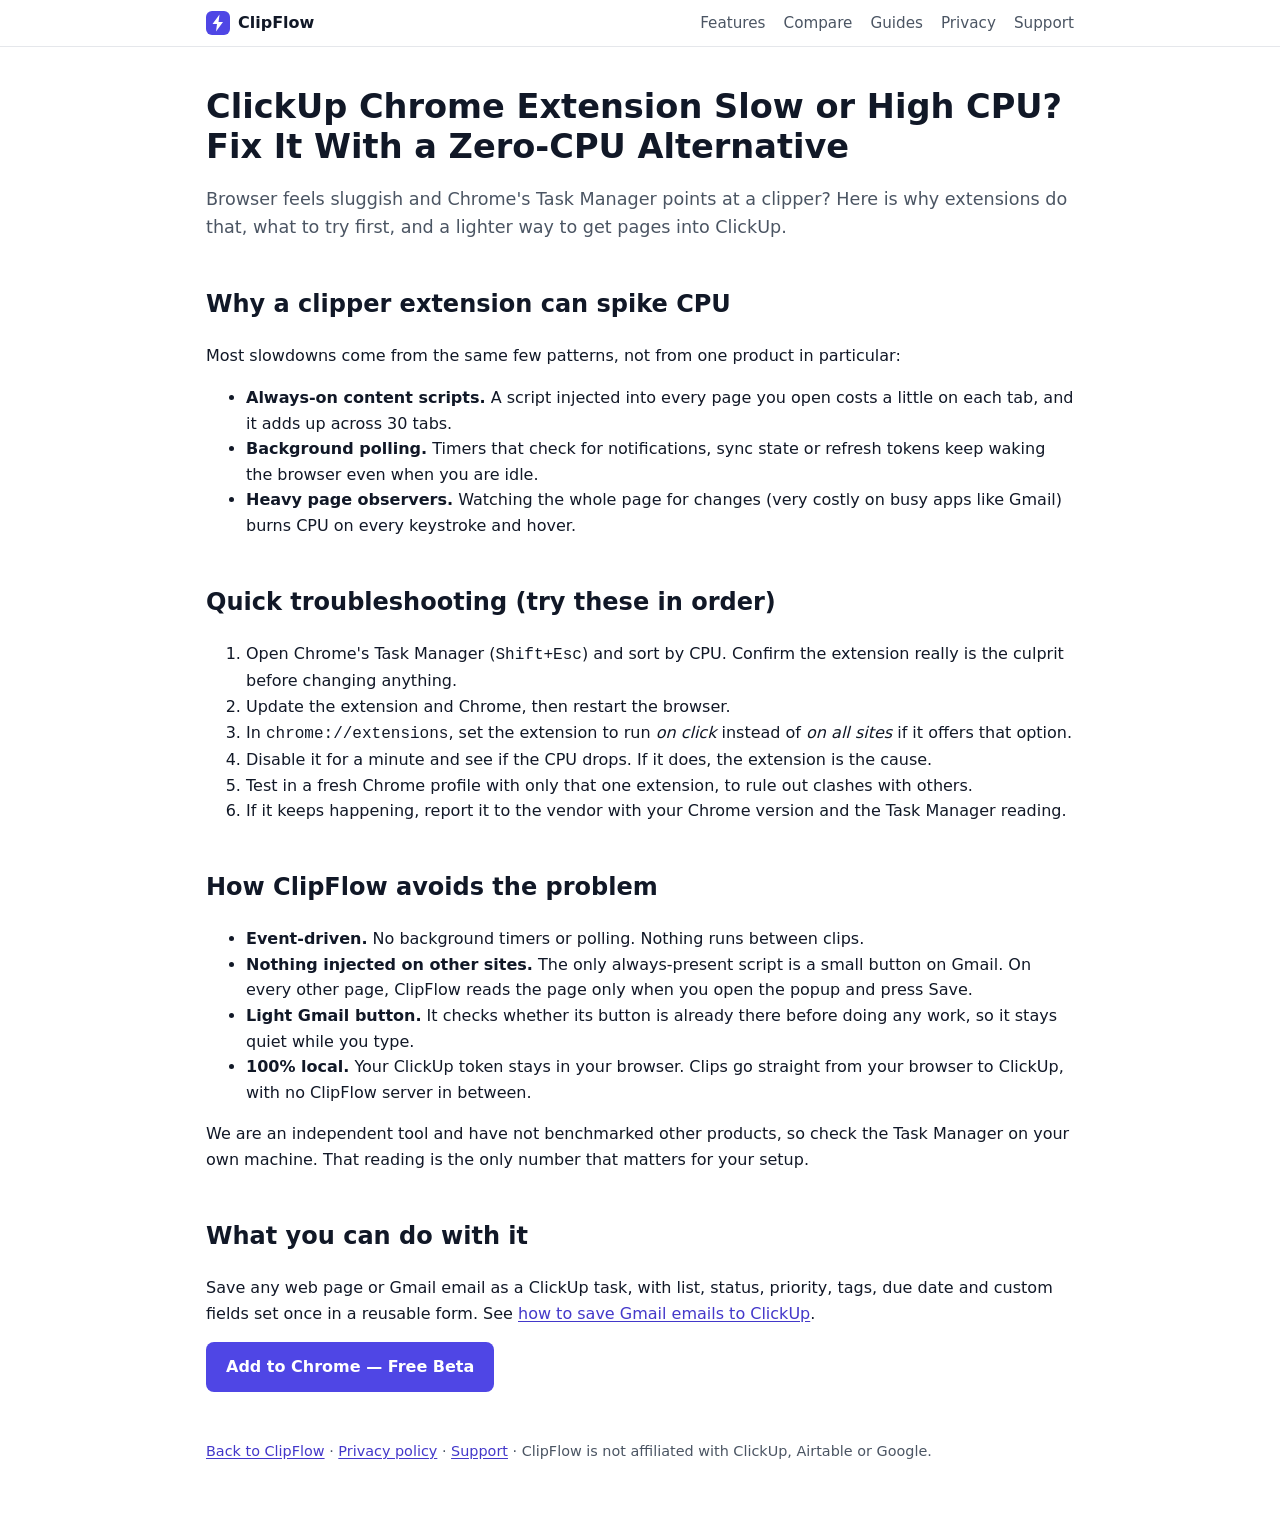
==== clickup-chrome-extension-slow.html @ c5b19346 "seo: add 3 ClipFlow guide pages, sitemap.xml, robots.txt" ====
<!doctype html>
<html lang="en"><head><meta charset="utf-8"><meta name="viewport" content="width=device-width,initial-scale=1">
<title>ClickUp Chrome Extension Slow or High CPU? Fix It With a Zero-CPU Alternative | ClipFlow</title>
<meta name="description" content="ClickUp Chrome extension slow or using high CPU? Quick fixes to try, why it happens, and a lightweight event-driven alternative for saving pages and Gmail to ClickUp.">
<link rel="canonical" href="https://broompositive.github.io/clipflow-site/clickup-chrome-extension-slow.html">
<link rel="icon" href="data:image/svg+xml,%3Csvg xmlns='http://www.w3.org/2000/svg' viewBox='0 0 24 24'%3E%3Crect width='24' height='24' rx='6' fill='%234f46e5'/%3E%3Cpath d='M13.5 3.5 6.5 13h4.5l-1 7.5 7-9.5H12.5z' fill='%23fff'/%3E%3C/svg%3E">
<link rel="stylesheet" href="style.css"></head>
<body>
<header class="top"><div class="wrap"><a class="brand" href="index.html"><svg width="24" height="24" viewBox="0 0 24 24" aria-hidden="true"><rect width="24" height="24" rx="6" fill="#4f46e5"/><path d="M13.5 3.5 6.5 13h4.5l-1 7.5 7-9.5H12.5z" fill="#fff"/></svg><span>ClipFlow</span></a>
<nav aria-label="Main"><a href="index.html#features">Features</a><a href="index.html#compare">Compare</a><a href="index.html#guides">Guides</a><a href="privacy.html">Privacy</a><a href="support.html">Support</a></nav></div></header>
<main>
<h1>ClickUp Chrome Extension Slow or High CPU? Fix It With a Zero-CPU Alternative</h1>
<p class="sub">Browser feels sluggish and Chrome's Task Manager points at a clipper? Here is why extensions do that, what to try first, and a lighter way to get pages into ClickUp.</p>

<h2>Why a clipper extension can spike CPU</h2>
<p>Most slowdowns come from the same few patterns, not from one product in particular:</p>
<ul>
<li><b>Always-on content scripts.</b> A script injected into every page you open costs a little on each tab, and it adds up across 30 tabs.</li>
<li><b>Background polling.</b> Timers that check for notifications, sync state or refresh tokens keep waking the browser even when you are idle.</li>
<li><b>Heavy page observers.</b> Watching the whole page for changes (very costly on busy apps like Gmail) burns CPU on every keystroke and hover.</li>
</ul>

<h2>Quick troubleshooting (try these in order)</h2>
<ol>
<li>Open Chrome's Task Manager (<code>Shift+Esc</code>) and sort by CPU. Confirm the extension really is the culprit before changing anything.</li>
<li>Update the extension and Chrome, then restart the browser.</li>
<li>In <code>chrome://extensions</code>, set the extension to run <i>on click</i> instead of <i>on all sites</i> if it offers that option.</li>
<li>Disable it for a minute and see if the CPU drops. If it does, the extension is the cause.</li>
<li>Test in a fresh Chrome profile with only that one extension, to rule out clashes with others.</li>
<li>If it keeps happening, report it to the vendor with your Chrome version and the Task Manager reading.</li>
</ol>

<h2>How ClipFlow avoids the problem</h2>
<ul>
<li><b>Event-driven.</b> No background timers or polling. Nothing runs between clips.</li>
<li><b>Nothing injected on other sites.</b> The only always-present script is a small button on Gmail. On every other page, ClipFlow reads the page only when you open the popup and press Save.</li>
<li><b>Light Gmail button.</b> It checks whether its button is already there before doing any work, so it stays quiet while you type.</li>
<li><b>100% local.</b> Your ClickUp token stays in your browser. Clips go straight from your browser to ClickUp, with no ClipFlow server in between.</li>
</ul>
<p>We are an independent tool and have not benchmarked other products, so check the Task Manager on your own machine. That reading is the only number that matters for your setup.</p>

<h2>What you can do with it</h2>
<p>Save any web page or Gmail email as a ClickUp task, with list, status, priority, tags, due date and custom fields set once in a reusable form. See <a href="gmail-to-clickup.html">how to save Gmail emails to ClickUp</a>.</p>
<p><a class="btn" href="https://chromewebstore.google.com/detail/clipflow/djokbldinhahcmceginmgedppkpegnlk" target="_blank" rel="noreferrer">Add to Chrome — Free Beta</a></p>
<footer><a href="index.html">Back to ClipFlow</a> &middot; <a href="privacy.html">Privacy policy</a> &middot; <a href="mailto:clipflow.support@gmail.com">Support</a> &middot; ClipFlow is not affiliated with ClickUp, Airtable or Google.</footer>
</main></body></html>
---- style.css ----
:root{--ink:#111827;--mut:#4b5563;--brand:#4f46e5;--link:#4338ca;--bg:#fff;--card:#f5f5ff;--line:#e5e7eb}
@media(prefers-color-scheme:dark){:root{--ink:#f3f4f6;--mut:#9ca3af;--link:#a5b4fc;--bg:#0d0f18;--card:#171a2e;--line:#2a2e48}}
*{box-sizing:border-box}body{margin:0;font:16px/1.6 system-ui,-apple-system,"Segoe UI",sans-serif;color:var(--ink);background:var(--bg)}
main{max-width:900px;margin:0 auto;padding:0 16px 64px}
h1{font-size:2.1rem;line-height:1.2;margin:40px 0 8px}h2{margin-top:44px}
.sub{color:var(--mut);font-size:1.1rem}
.top{border-bottom:1px solid var(--line);background:var(--bg);position:sticky;top:0;z-index:5}
.wrap{max-width:900px;margin:0 auto;padding:10px 16px;display:flex;align-items:center;justify-content:space-between;gap:12px;flex-wrap:wrap}
.brand{display:flex;align-items:center;gap:8px;font-weight:700;color:var(--ink);text-decoration:none}
.top nav{display:flex;gap:18px}.top nav a{color:var(--mut);text-decoration:none;font-size:.95rem}.top nav a:hover{color:var(--ink);text-decoration:underline}
.btn{display:inline-block;background:var(--brand);color:#fff;padding:12px 20px;border-radius:8px;text-decoration:none;font-weight:600}
.btn[aria-disabled=true]{opacity:.6}
.grid{display:grid;gap:12px;grid-template-columns:repeat(auto-fit,minmax(220px,1fr))}
.card{background:var(--card);border:1px solid var(--line);border-radius:10px;padding:14px 16px}
table{width:100%;border-collapse:collapse}th,td{text-align:left;padding:8px;border-bottom:1px solid var(--line)}
a{color:var(--link);text-decoration:underline;text-underline-offset:2px}a:hover{filter:brightness(1.2);text-decoration-thickness:2px}
a:focus-visible{outline:2px solid var(--link);outline-offset:3px;border-radius:3px}
.btn,.btn:hover{color:#fff;text-decoration:none}
footer{margin-top:48px;color:var(--mut);font-size:.9rem}
.hero{display:grid;gap:32px;grid-template-columns:1.1fr 380px;align-items:center}
@media(max-width:820px){.hero{grid-template-columns:1fr}}
.mock{width:100%;max-width:380px;background:#fff;color:#111827;border:1px solid var(--line);border-radius:12px;box-shadow:0 20px 50px #4f46e533;overflow:hidden;font-size:13px;line-height:1.4;justify-self:center}
.mock-head{display:flex;align-items:center;gap:8px;padding:8px 12px;background:linear-gradient(90deg,#eef2ff,#f5f3ff);border-bottom:1px solid #e5e7eb}
.mock-head i{font-style:normal;font-size:10px;font-weight:700;text-transform:uppercase;background:#e0e7ff;color:#4338ca;border-radius:99px;padding:1px 6px}
.mock-tabs{display:flex;gap:4px;margin:10px 12px 0;padding:4px;background:#f3f4f6;border-radius:8px}
.mock-tabs span{flex:1;text-align:center;padding:5px 0;font-size:12px;font-weight:600;color:#6b7280;border-radius:6px}
.mock-tabs .on{background:#fff;color:#4338ca;box-shadow:0 1px 2px #0001}
.mock-body{padding:12px}.mock-body em{font-style:normal;font-size:10px;font-weight:600;background:#f3f4f6;color:#4b5563;border-radius:99px;padding:2px 8px}
.mock-body small{display:block;margin:8px 0 3px;font-size:12px;font-weight:600;color:#4b5563}
.f{border:1px solid #d1d5db;border-radius:6px;padding:6px 8px;background:#fff}.f.tall{min-height:56px}
.go{margin-top:12px;background:#4f46e5;color:#fff;text-align:center;border-radius:6px;padding:8px;font-weight:600}
.ok{margin-top:8px;background:#f0fdf4;color:#166534;border-radius:6px;padding:7px 8px;font-size:12px}
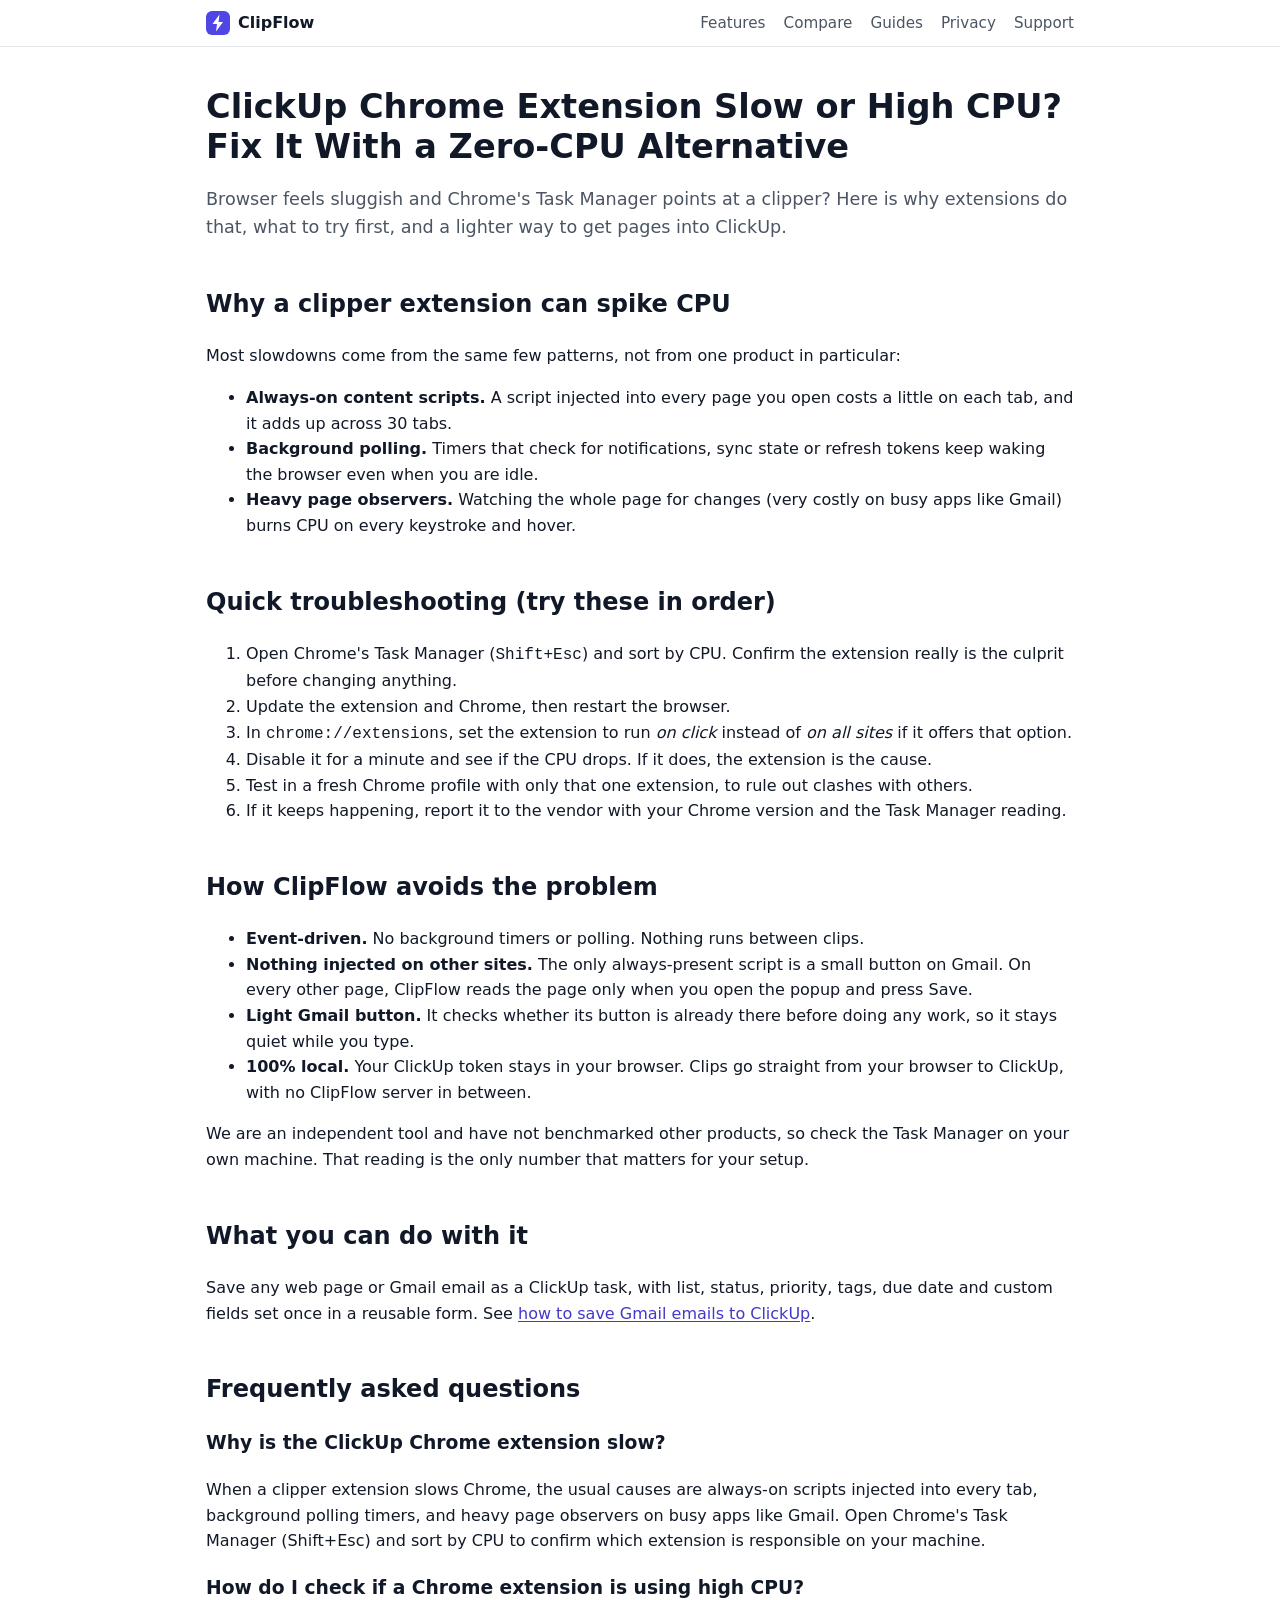
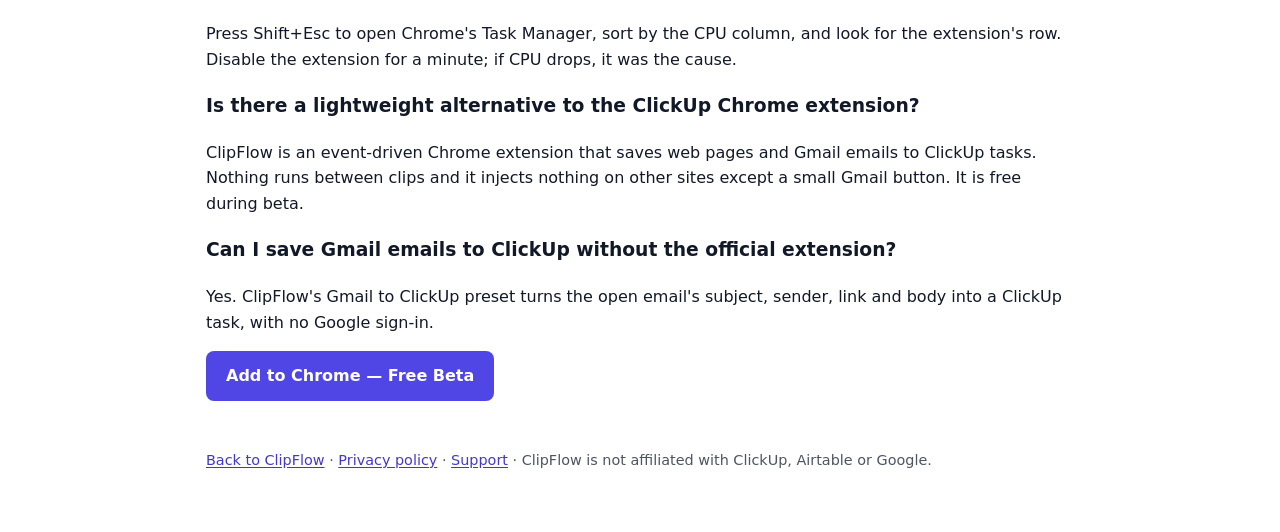
==== commit 1981aae6: "seo/aeo: canonical + OG/Twitter meta, SoftwareApplication/HowTo/FAQPage JSON-LD, visible FAQs, llms." ====
--- a/clickup-chrome-extension-slow.html
+++ b/clickup-chrome-extension-slow.html
@@ -4,7 +4,24 @@
 <meta name="description" content="ClickUp Chrome extension slow or using high CPU? Quick fixes to try, why it happens, and a lightweight event-driven alternative for saving pages and Gmail to ClickUp.">
 <link rel="canonical" href="https://broompositive.github.io/clipflow-site/clickup-chrome-extension-slow.html">
 <link rel="icon" href="data:image/svg+xml,%3Csvg xmlns='http://www.w3.org/2000/svg' viewBox='0 0 24 24'%3E%3Crect width='24' height='24' rx='6' fill='%234f46e5'/%3E%3Cpath d='M13.5 3.5 6.5 13h4.5l-1 7.5 7-9.5H12.5z' fill='%23fff'/%3E%3C/svg%3E">
-<link rel="stylesheet" href="style.css"></head>
+<link rel="stylesheet" href="style.css">
+
+
+<!-- seo:start -->
+<meta property="og:type" content="website">
+<meta property="og:site_name" content="ClipFlow">
+<meta property="og:title" content="ClickUp Chrome Extension Slow or High CPU? Fix It With a Zero-CPU Alternative | ClipFlow">
+<meta property="og:description" content="ClickUp Chrome extension slow or using high CPU? Quick fixes to try, why it happens, and a lightweight event-driven alternative for saving pages and Gmail to ClickUp.">
+<meta property="og:url" content="https://broompositive.github.io/clipflow-site/clickup-chrome-extension-slow.html">
+<meta property="og:image" content="https://broompositive.github.io/clipflow-site/og.png">
+<meta name="twitter:card" content="summary_large_image">
+<meta name="twitter:title" content="ClickUp Chrome Extension Slow or High CPU? Fix It With a Zero-CPU Alternative | ClipFlow">
+<meta name="twitter:description" content="ClickUp Chrome extension slow or using high CPU? Quick fixes to try, why it happens, and a lightweight event-driven alternative for saving pages and Gmail to ClickUp.">
+<meta name="twitter:image" content="https://broompositive.github.io/clipflow-site/og.png">
+<script type="application/ld+json">{"@context": "https://schema.org", "@type": "HowTo", "name": "How to troubleshoot a slow or high-CPU ClickUp Chrome extension", "description": "ClickUp Chrome extension slow or using high CPU? Quick fixes to try, why it happens, and a lightweight event-driven alternative for saving pages and Gmail to ClickUp.", "url": "https://broompositive.github.io/clipflow-site/clickup-chrome-extension-slow.html", "tool": [{"@type": "HowToTool", "name": "ClipFlow Chrome extension"}], "step": [{"@type": "HowToStep", "position": 1, "text": "Open Chrome's Task Manager (Shift+Esc) and sort by CPU. Confirm the extension really is the culprit before changing anything."}, {"@type": "HowToStep", "position": 2, "text": "Update the extension and Chrome, then restart the browser."}, {"@type": "HowToStep", "position": 3, "text": "In chrome://extensions, set the extension to run on click instead of on all sites if it offers that option."}, {"@type": "HowToStep", "position": 4, "text": "Disable it for a minute and see if the CPU drops. If it does, the extension is the cause."}, {"@type": "HowToStep", "position": 5, "text": "Test in a fresh Chrome profile with only that one extension, to rule out clashes with others."}, {"@type": "HowToStep", "position": 6, "text": "If it keeps happening, report it to the vendor with your Chrome version and the Task Manager reading."}]}</script>
+<script type="application/ld+json">{"@context": "https://schema.org", "@type": "FAQPage", "mainEntity": [{"@type": "Question", "name": "Why is the ClickUp Chrome extension slow?", "acceptedAnswer": {"@type": "Answer", "text": "When a clipper extension slows Chrome, the usual causes are always-on scripts injected into every tab, background polling timers, and heavy page observers on busy apps like Gmail. Open Chrome's Task Manager (Shift+Esc) and sort by CPU to confirm which extension is responsible on your machine."}}, {"@type": "Question", "name": "How do I check if a Chrome extension is using high CPU?", "acceptedAnswer": {"@type": "Answer", "text": "Press Shift+Esc to open Chrome's Task Manager, sort by the CPU column, and look for the extension's row. Disable the extension for a minute; if CPU drops, it was the cause."}}, {"@type": "Question", "name": "Is there a lightweight alternative to the ClickUp Chrome extension?", "acceptedAnswer": {"@type": "Answer", "text": "ClipFlow is an event-driven Chrome extension that saves web pages and Gmail emails to ClickUp tasks. Nothing runs between clips and it injects nothing on other sites except a small Gmail button. It is free during beta."}}, {"@type": "Question", "name": "Can I save Gmail emails to ClickUp without the official extension?", "acceptedAnswer": {"@type": "Answer", "text": "Yes. ClipFlow's Gmail to ClickUp preset turns the open email's subject, sender, link and body into a ClickUp task, with no Google sign-in."}}]}</script>
+<!-- seo:end -->
+</head>
 <body>
 <header class="top"><div class="wrap"><a class="brand" href="index.html"><svg width="24" height="24" viewBox="0 0 24 24" aria-hidden="true"><rect width="24" height="24" rx="6" fill="#4f46e5"/><path d="M13.5 3.5 6.5 13h4.5l-1 7.5 7-9.5H12.5z" fill="#fff"/></svg><span>ClipFlow</span></a>
 <nav aria-label="Main"><a href="index.html#features">Features</a><a href="index.html#compare">Compare</a><a href="index.html#guides">Guides</a><a href="privacy.html">Privacy</a><a href="support.html">Support</a></nav></div></header>
@@ -41,6 +58,18 @@
 
 <h2>What you can do with it</h2>
 <p>Save any web page or Gmail email as a ClickUp task, with list, status, priority, tags, due date and custom fields set once in a reusable form. See <a href="gmail-to-clickup.html">how to save Gmail emails to ClickUp</a>.</p>
+<!-- faq:start -->
+<section id="faq"><h2>Frequently asked questions</h2>
+<h3>Why is the ClickUp Chrome extension slow?</h3>
+<p>When a clipper extension slows Chrome, the usual causes are always-on scripts injected into every tab, background polling timers, and heavy page observers on busy apps like Gmail. Open Chrome's Task Manager (Shift+Esc) and sort by CPU to confirm which extension is responsible on your machine.</p>
+<h3>How do I check if a Chrome extension is using high CPU?</h3>
+<p>Press Shift+Esc to open Chrome's Task Manager, sort by the CPU column, and look for the extension's row. Disable the extension for a minute; if CPU drops, it was the cause.</p>
+<h3>Is there a lightweight alternative to the ClickUp Chrome extension?</h3>
+<p>ClipFlow is an event-driven Chrome extension that saves web pages and Gmail emails to ClickUp tasks. Nothing runs between clips and it injects nothing on other sites except a small Gmail button. It is free during beta.</p>
+<h3>Can I save Gmail emails to ClickUp without the official extension?</h3>
+<p>Yes. ClipFlow's Gmail to ClickUp preset turns the open email's subject, sender, link and body into a ClickUp task, with no Google sign-in.</p>
+</section>
+<!-- faq:end -->
 <p><a class="btn" href="https://chromewebstore.google.com/detail/clipflow/djokbldinhahcmceginmgedppkpegnlk" target="_blank" rel="noreferrer">Add to Chrome — Free Beta</a></p>
 <footer><a href="index.html">Back to ClipFlow</a> &middot; <a href="privacy.html">Privacy policy</a> &middot; <a href="mailto:clipflow.support@gmail.com">Support</a> &middot; ClipFlow is not affiliated with ClickUp, Airtable or Google.</footer>
 </main></body></html>
